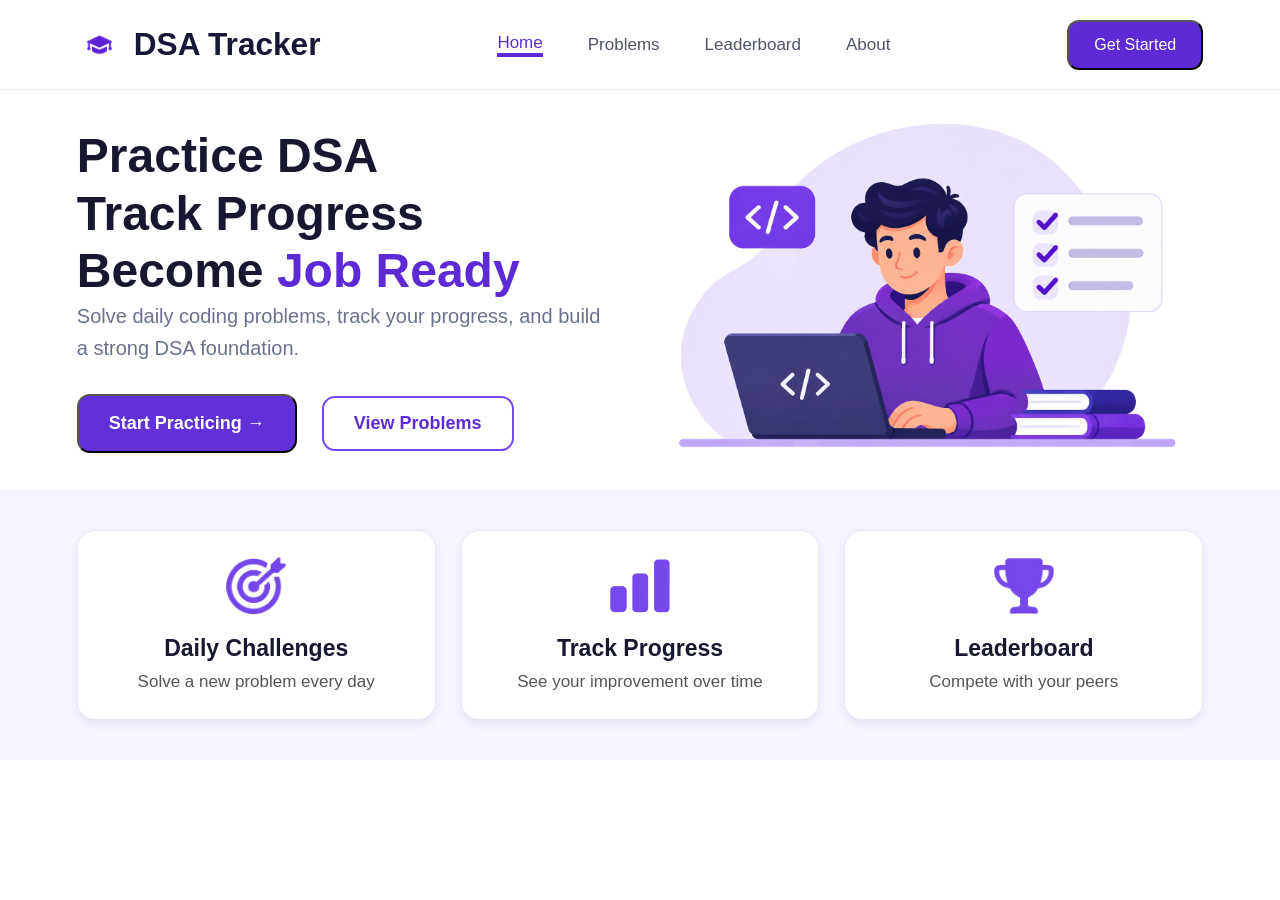
==== Students Submission/2601034_Komal_Chougule/Task1/index.html @ b2789bad "Completed Task 1" ====
<!DOCTYPE html>
<html>
<head>
    <title>Task1</title>
    <!-- Connect external CSS file -->
    <link rel="stylesheet" href="style.css">
</head>
<body>
    <!-- NAVIGATION BAR-->
    <header class="navbar">
        <!-- Website Logo and Name -->
        <a class="logo">
            <img src="./Assets/04.png">
            <h3>DSA Tracker</h3>
        </a>
        <!-- Navigation Menu -->
        <nav>
            <ul class="nav-links">
                <li class="active">Home</li>
                <li>Problems</li>
                <li>Leaderboard</li>
                <li>About</li>
            </ul>
        </nav>
        <!-- Get Started Button -->
        <button class="get-started">Get Started</button>

    </header>


    <main>

        <!-- page upper section -->

        <section class="page">

            <!-- Left Side Content -->
            <div class="page-content">

                <!-- Main Heading -->
                <h1>
                    Practice DSA<br>
                    Track Progress<br>
                    Become <span>Job Ready</span>
                </h1>

                <!-- Description -->
                <p>
                    Solve daily coding problems, track your progress,
                    and build a strong DSA foundation.
                </p>

                <!-- page Buttons -->
                <div class="page-buttons">

                    <button class="first-btn">
                        Start Practicing  →
                    </button>

                    <button class="second-btn">
                        View Problems
                    </button>

                </div>

            </div>


            <!-- Right Side Student Image-->
            <div class="page-image">
                <img src="./Assets/05.png">
            </div>
        </section>

        <!-- FEATURES SECTION -->

        <section class="features" id="about">

            <!-- Feature Card 1 -->
            <article class="feature-card">

                <img src="./Assets/03.png"
                     alt="Daily Challenges">

                <h2>Daily Challenges</h2>

                <p>Solve a new problem every day</p>

            </article>


            <!-- Feature Card 2 -->
            <article class="feature-card">

                <img src="./Assets/02.png"
                     alt="Track Progress">

                <h2>Track Progress</h2>

                <p>See your improvement over time</p>

            </article>


            <!-- Feature Card 3 -->
            <article class="feature-card">

                <img src="./Assets/01.png"
                     alt="Leaderboard">

                <h2>Leaderboard</h2>

                <p>Compete with your peers</p>

            </article>
        </section>

    </main>

</body>

</html>
---- Students Submission/2601034_Komal_Chougule/Task1/style.css ----
/* Remove default margin and padding */
* {
    margin: 0;
    padding: 0;
    box-sizing: border-box;
}

/* Body styling */
body {
    font-family: Arial, Helvetica, sans-serif;
    background-color: #ffffff;
    color: #17172f;
}


/* ================= NAVIGATION BAR ================= */

.navbar {
    min-height: 90px;
    padding: 15px 6%;

    display: flex;
    align-items: center;
    justify-content: space-between;

    border-bottom: 1px solid #eeeeF5;
}

/* Logo and website name */
.logo {
    display: flex;
    align-items: center;
    gap: 12px;

    text-decoration: none;
    color: #171739;

    font-size: 27px;
    font-weight: bold;
}

/* Logo image */
.logo img {
    width: 45px;
    height: 45px;
    object-fit: contain;
}

/* Navigation menu */
.nav-links {
    display: flex;
    align-items: center;
    gap: 45px;

    list-style: none;
}

/* Navigation links */
.nav-links li {
    text-decoration: none;
    color: #50536a;
    font-size: 17px;
    transition: 0.3s;
}

/* Active navigation link */
.nav-links li.active {
    color: #5c2bd5;
    border-bottom: 4px solid #5c2bd5;
}

/* Navigation hover effect */
.nav-links li:hover {
    color: #6132d8;
    border-bottom: 4px solid #5c2bd5;
}

/* Get Started button */
.get-started {
    background-color: #5c2bd5;
    color: white;
    padding: 14px 25px;
    border-radius: 12px;
    font-size: 16px;
}

/* Get Started hover */
.get-started:hover {
    background-color: #4218a9;
}


/* ================= main page section ================= */

.page {
    height: 400px;
    padding: 50px 6%;
    display: flex;
    align-items: center;
    justify-content: space-between;
    gap: 30px;
}

/* Left side hero content */
.page-content {
    flex: 1;
}

/* Main heading */
.page-content h1 {
    font-size: 48px;
    line-height: 1.2;
    font-weight: 800;
    margin-bottom: 2    0px;
}

/* Purple highlighted text */
.page-content h1 span {
    color: #5c2bd5;
}

/* page description */
.page-content p {
    font-size: 20px;
    line-height: 1.6;
    color: #69718f;
    max-width: 540px;
    margin-bottom: 30px;
}

/* page buttons container */
.page-buttons {
    display: flex;
    align-items: center;
    gap: 25px;
    flex-wrap: wrap;
}

/* First button */
.first-btn {
    background-color: #6030d9;
    color: white;
    padding: 17px 30px;
    border-radius: 13px;
    font-size: 18px;
    font-weight: bold;
}
/* First button hover */
.first-btn:hover {
    background-color: #4218a9;
}

/* Second button */
.second-btn {
    background-color: white;
    color: #5c2bd5;
    border: 2px solid #7547f2;
    padding: 15px 30px;
    border-radius: 13px;
    font-size: 18px;
    font-weight: bold;
    
}

/* Second button hover */
.second-btn:hover {
    background-color: #f2edff;
}


/* ================= HERO IMAGE ================= */

.page-image {
    flex: 1;
    display: flex;
    justify-content: center;
    align-items: center;
}

/* Student illustration */
.page-image img {
    width: 100%;
    max-width: 580px;
    height: 400px;
    object-fit: contain;
}


/* ================= FEATURES SECTION ================= */

.features {
    background-color: #f7f4ff;
    padding: 40px 6%;
    display: flex;
    justify-content: space-between;
    gap: 25px;
}

/* styling feature card */
.feature-card {
    background-color: white;
    flex: 1;
    height: 190px;
    padding: 25px 15px;
    text-align: center;
    border: 1px solid #e9e5f4;
    border-radius: 18px;
    box-shadow: 0 4px 10px rgba(40, 20, 90, 0.08);
    transition: 0.3s;
}

/* Feature card image */
.feature-card img {
    width: 60px;
    height: 60px;
    object-fit: contain;
    margin-bottom: 15px;
}

/* Feature card heading */
.feature-card h2 {
    font-size: 23px;
    margin-bottom: 10px;
}

/* Feature card description */
.feature-card p {
    font-size: 17px;
    color: #555555;
}
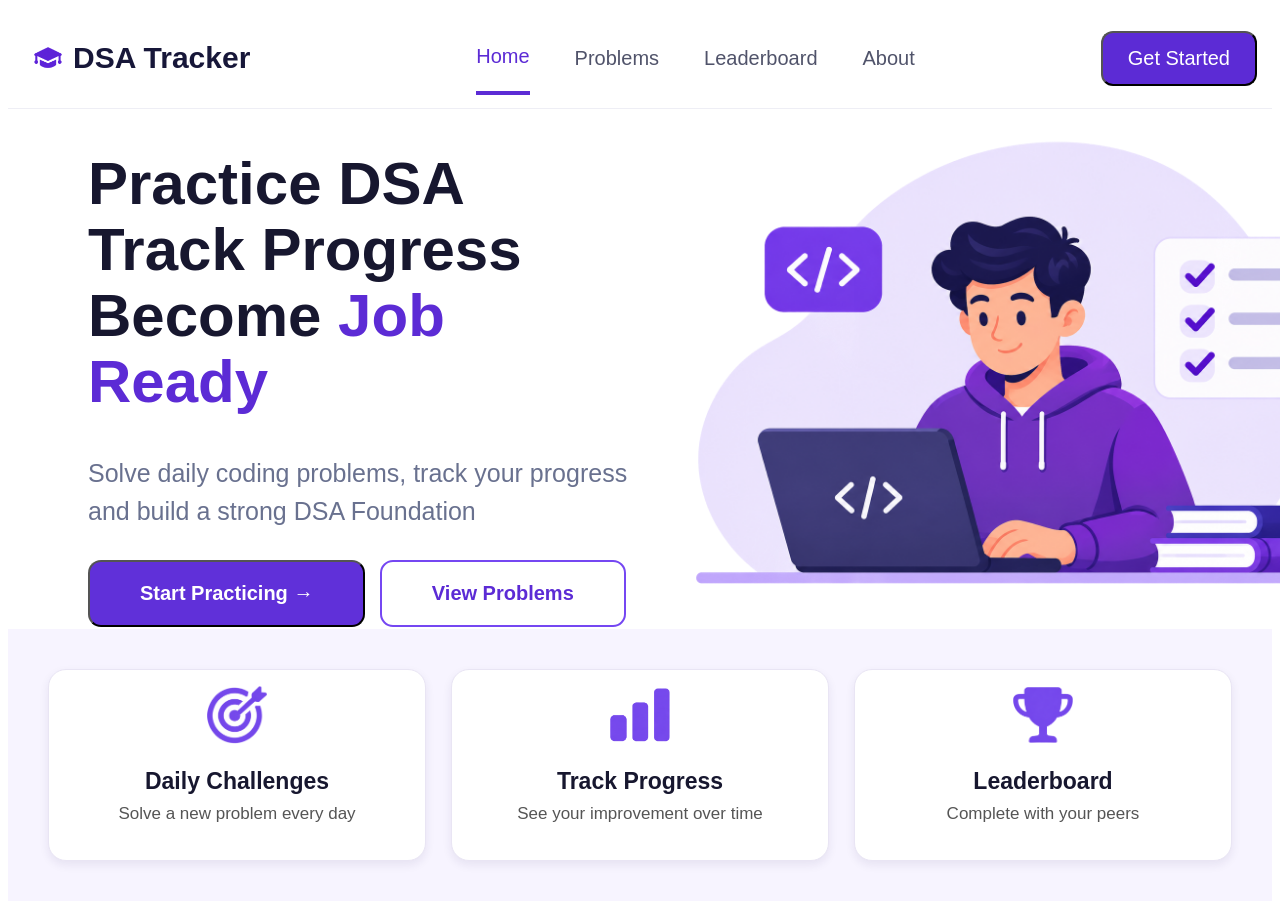
==== commit b6f2baf2: "Completed Task 1" ====
--- a/Students Submission/2601034_Komal_Chougule/Task1/index.html
+++ b/Students Submission/2601034_Komal_Chougule/Task1/index.html
@@ -1,122 +1,51 @@
-<!DOCTYPE html>
 <html>
-<head>
-    <title>Task1</title>
-    <!-- Connect external CSS file -->
-    <link rel="stylesheet" href="style.css">
-</head>
-<body>
-    <!-- NAVIGATION BAR-->
-    <header class="navbar">
-        <!-- Website Logo and Name -->
-        <a class="logo">
-            <img src="./Assets/04.png">
-            <h3>DSA Tracker</h3>
-        </a>
-        <!-- Navigation Menu -->
-        <nav>
-            <ul class="nav-links">
-                <li class="active">Home</li>
-                <li>Problems</li>
-                <li>Leaderboard</li>
-                <li>About</li>
-            </ul>
-        </nav>
-        <!-- Get Started Button -->
-        <button class="get-started">Get Started</button>
-
-    </header>
-
-
-    <main>
-
-        <!-- page upper section -->
-
-        <section class="page">
-
-            <!-- Left Side Content -->
-            <div class="page-content">
-
-                <!-- Main Heading -->
-                <h1>
-                    Practice DSA<br>
-                    Track Progress<br>
-                    Become <span>Job Ready</span>
-                </h1>
-
-                <!-- Description -->
-                <p>
-                    Solve daily coding problems, track your progress,
-                    and build a strong DSA foundation.
-                </p>
-
-                <!-- page Buttons -->
-                <div class="page-buttons">
-
-                    <button class="first-btn">
-                        Start Practicing  →
-                    </button>
-
-                    <button class="second-btn">
-                        View Problems
-                    </button>
-
-                </div>
-
+    <head>
+        <title>Task 1</title>
+        <link  rel="stylesheet" href="style.css">
+    </head>
+    <body>
+        <header> <!--header tag is used to create header data-->
+            <div class = "img_msg"> <!--this div tag is used to create image and small text-->
+                <img src = "./Assets/04.png">
+                <h1>DSA Tracker</h1>
             </div>
-
-
-            <!-- Right Side Student Image-->
-            <div class="page-image">
-                <img src="./Assets/05.png">
+            <div> <!-- this div tag is used to create navbar data-->
+                <ul>
+                    <li class = "active">Home</li>
+                    <li>Problems</li>
+                    <li>Leaderboard</li>
+                    <li>About</li>
+                </ul>
             </div>
-        </section>
-
-        <!-- FEATURES SECTION -->
-
-        <section class="features" id="about">
-
-            <!-- Feature Card 1 -->
-            <article class="feature-card">
-
-                <img src="./Assets/03.png"
-                     alt="Daily Challenges">
-
+        <button class="get-started">Get Started</button> <!--create one button-->
+        </header>
+        <div class = "page" > <!--this div tag is used to create upper part of page -->
+            <div class = "page-content"> <!--this div tag is used to create left side page-->
+                <h1>Practice DSA <br>Track Progress <br>Become <span class = "b-color">Job Ready</span></h1>
+                <p class ="msg">Solve daily coding problems, track your progress <br>and build a strong DSA Foundation</p>
+                <button class = "btn1"> Start Practicing →</button>
+                <button class = "btn2">View Problems</button>
+            </div>
+            <div class ="image"> <!-- this div tag is used to display image -->
+                <img src = "./Assets/05.png">
+            </div>
+        </div>
+        <div class = "box"> <!--this div tag is used to create boxes-->
+            <div class = "box1">
+                <img src ="./Assets/03.png">
                 <h2>Daily Challenges</h2>
-
                 <p>Solve a new problem every day</p>
-
-            </article>
-
-
-            <!-- Feature Card 2 -->
-            <article class="feature-card">
-
-                <img src="./Assets/02.png"
-                     alt="Track Progress">
-
+            </div>
+            <div class = "box1">
+                <img src ="./Assets/02.png">
                 <h2>Track Progress</h2>
-
-                <p>See your improvement over time</p>
-
-            </article>
-
-
-            <!-- Feature Card 3 -->
-            <article class="feature-card">
-
-                <img src="./Assets/01.png"
-                     alt="Leaderboard">
-
+                <p>See your improvement over time
+            </div>
+            <div class = "box1">
+                <img src ="./Assets/01.png">
                 <h2>Leaderboard</h2>
-
-                <p>Compete with your peers</p>
-
-            </article>
-        </section>
-
-    </main>
-
-</body>
-
-</html>
+                <p>Complete with your peers</p>
+            </div>
+        </div>
+    </body>
+</html>
--- a/Students Submission/2601034_Komal_Chougule/Task1/style.css
+++ b/Students Submission/2601034_Komal_Chougule/Task1/style.css
@@ -1,87 +1,58 @@
-/* Remove default margin and padding */
-* {
-    margin: 0;
-    padding: 0;
-    box-sizing: border-box;
-}
-
 /* Body styling */
 body {
-    font-family: Arial, Helvetica, sans-serif;
-    background-color: #ffffff;
-    color: #17172f;
+    font-family: Arial, Helvetica, sans-serif; /* all content is used this font family*/
+    background-color: #ffffff; /* set background color of body */
+    color: #17172f; /* set text color */
 }
-
-
-/* ================= NAVIGATION BAR ================= */
-
-.navbar {
-    min-height: 90px;
-    padding: 15px 6%;
-
+header {
+    height: 70px; /*set height */
+    padding: 15px; /* set padding */
+    display: flex; /* Arranges items in a flexible row */
+    align-items: center; /* items to the center*/
+    justify-content: space-between; /* Distributes items with maximum space between them */
+    border-bottom: 1px solid #eeeeF5;
+}
+.img_msg {
+    display: flex; /* Arranges items in a flexible row */
+    align-items: center; /* items to the center*/
+    color: #171739;  /* set text color */
+    font-weight: bold; /* set text in bold */
+    font-size: 15px;  /* set text size */
+}
+img {
+    width: 50px; /* set image width */
+    height: 50px; /* set image height */
+    object-fit: contain; /* fit image without cropping */
+}
+ul {
     display: flex;
     align-items: center;
-    justify-content: space-between;
-
-    border-bottom: 1px solid #eeeeF5;
+    gap: 45px; /* gap between two items */
+    list-style: none;
 }
-
-/* Logo and website name */
-.logo {
+li {
+    color: #50536a;
+    font-size: 20px;
     display: flex;
     align-items: center;
-    gap: 12px;
-
-    text-decoration: none;
-    color: #171739;
-
-    font-size: 27px;
-    font-weight: bold;
+    height: 70px;
 }
-
-/* Logo image */
-.logo img {
-    width: 45px;
-    height: 45px;
-    object-fit: contain;
+li.active {
+    color: #5c2bd5;
+    border-bottom: 4px solid #5c2bd5; /* add solid line at the bottom */
 }
-
-/* Navigation menu */
-.nav-links {
-    display: flex;
-    align-items: center;
-    gap: 45px;
-
-    list-style: none;
-}
-
-/* Navigation links */
-.nav-links li {
-    text-decoration: none;
-    color: #50536a;
-    font-size: 17px;
-    transition: 0.3s;
-}
-
-/* Active navigation link */
-.nav-links li.active {
-    color: #5c2bd5;
-    border-bottom: 4px solid #5c2bd5;
-}
-
-/* Navigation hover effect */
-.nav-links li:hover {
+li:not(.active):hover {
     color: #6132d8;
     border-bottom: 4px solid #5c2bd5;
 }
 
 /* Get Started button */
 .get-started {
-    background-color: #5c2bd5;
+    background-color: #5c2bd5; /* set background color */
     color: white;
     padding: 14px 25px;
-    border-radius: 12px;
-    font-size: 16px;
+    border-radius: 12px; /* set Rounds the corners of the element */
+    font-size: 20px;
 }
 
 /* Get Started hover */
@@ -93,138 +64,97 @@
 /* ================= main page section ================= */
 
 .page {
-    height: 400px;
-    padding: 50px 6%;
+    height: 500px;
+    padding: 10px;
     display: flex;
     align-items: center;
     justify-content: space-between;
-    gap: 30px;
+    gap: 10px;
+    margin-left: 70px;
 }
 
-/* Left side hero content */
+/* Left side content */
 .page-content {
     flex: 1;
 }
 
 /* Main heading */
 .page-content h1 {
-    font-size: 48px;
-    line-height: 1.2;
-    font-weight: 800;
-    margin-bottom: 2    0px;
+    font-weight: bold;
+    font-size: 60px;
+    line-height: 1.1;
+
 }
-
-/* Purple highlighted text */
 .page-content h1 span {
     color: #5c2bd5;
 }
 
 /* page description */
 .page-content p {
-    font-size: 20px;
-    line-height: 1.6;
+    font-size: 25px;
+    line-height: 1.5;
     color: #69718f;
-    max-width: 540px;
+    width: 540px;
     margin-bottom: 30px;
 }
-
-/* page buttons container */
-.page-buttons {
-    display: flex;
-    align-items: center;
-    gap: 25px;
-    flex-wrap: wrap;
-}
-
-/* First button */
-.first-btn {
+.btn1 {
     background-color: #6030d9;
     color: white;
-    padding: 17px 30px;
+    padding: 20px 50px;
     border-radius: 13px;
-    font-size: 18px;
+    font-size: 20px;
     font-weight: bold;
 }
-/* First button hover */
-.first-btn:hover {
-    background-color: #4218a9;
-}
-
-/* Second button */
-.second-btn {
+.btn2 {
     background-color: white;
     color: #5c2bd5;
     border: 2px solid #7547f2;
-    padding: 15px 30px;
+    padding: 20px 50px;
     border-radius: 13px;
-    font-size: 18px;
+    font-size: 20px;
     font-weight: bold;
-    
+    margin-left: 10px; 
 }
-
-/* Second button hover */
-.second-btn:hover {
-    background-color: #f2edff;
+.image img {
+    width: 800px;
+    height: 500px;
+    object-fit: contain;
+    margin-right: 50px;
 }
-
-
-/* ================= HERO IMAGE ================= */
-
-.page-image {
-    flex: 1;
-    display: flex;
-    justify-content: center;
-    align-items: center;
-}
-
-/* Student illustration */
-.page-image img {
-    width: 100%;
-    max-width: 580px;
-    height: 400px;
-    object-fit: contain;
-}
-
-
-/* ================= FEATURES SECTION ================= */
-
-.features {
+.box {
     background-color: #f7f4ff;
-    padding: 40px 6%;
+    padding: 40px;
     display: flex;
     justify-content: space-between;
     gap: 25px;
 }
 
-/* styling feature card */
-.feature-card {
+.box1 {
     background-color: white;
     flex: 1;
-    height: 190px;
-    padding: 25px 15px;
+    height: 160px;
+    padding: 15px 15px;
     text-align: center;
     border: 1px solid #e9e5f4;
     border-radius: 18px;
-    box-shadow: 0 4px 10px rgba(40, 20, 90, 0.08);
-    transition: 0.3s;
+    box-shadow: 0 4px 10px #28145a14;
+    line-height: 0.8;
 }
 
-/* Feature card image */
-.feature-card img {
+.box1 img {
     width: 60px;
     height: 60px;
     object-fit: contain;
-    margin-bottom: 15px;
+    margin-bottom: 8px;
 }
 
-/* Feature card heading */
-.feature-card h2 {
+.box1 h2 {
     font-size: 23px;
     margin-bottom: 10px;
 }
 
-/* Feature card description */
-.feature-card p {
+.box1 p {
     font-size: 17px;
     color: #555555;
 }
+
